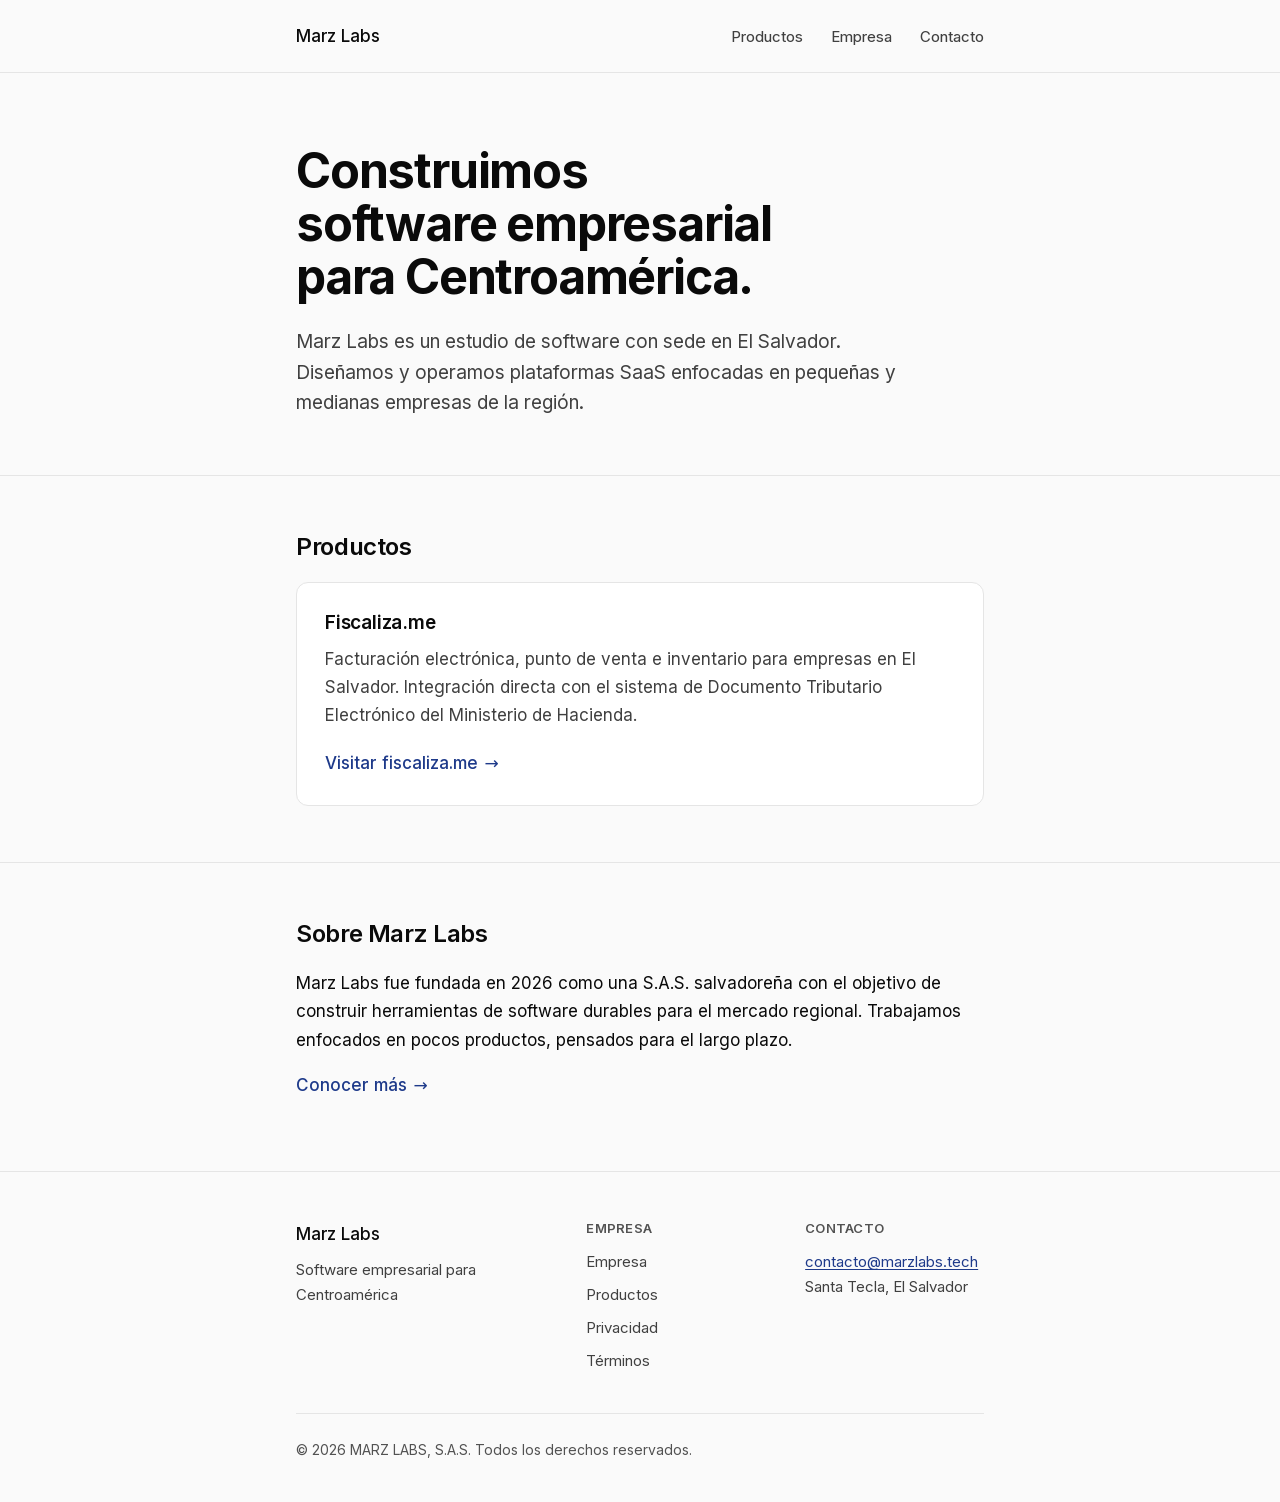
==== index.html @ fd4da70e "Initial commit: sitio corporativo marzlabs.tech Sitio institucional estático de MARZ LABS, S.A.S. — " ====
<!doctype html>
<html lang="es">
<head>
  <meta charset="utf-8">
  <meta name="viewport" content="width=device-width, initial-scale=1">
  <!-- Marca JS disponible de forma síncrona para evitar parpadeo del menú móvil. -->
  <script>document.documentElement.classList.add('js');</script>

  <title>Marz Labs — Software empresarial para Centroamérica</title>
  <meta name="description" content="Marz Labs es un estudio de software con sede en El Salvador. Construimos plataformas SaaS para pequeñas y medianas empresas en Centroamérica.">
  <link rel="canonical" href="https://marzlabs.tech/">

  <!-- Open Graph -->
  <meta property="og:type" content="website">
  <meta property="og:site_name" content="Marz Labs">
  <meta property="og:locale" content="es_ES">
  <meta property="og:title" content="Marz Labs — Software empresarial para Centroamérica">
  <meta property="og:description" content="Estudio de software con sede en El Salvador. Construimos plataformas SaaS para pequeñas y medianas empresas en Centroamérica.">
  <meta property="og:url" content="https://marzlabs.tech/">
  <meta property="og:image" content="https://marzlabs.tech/assets/og-image.png">
  <meta property="og:image:width" content="1200">
  <meta property="og:image:height" content="630">
  <meta property="og:image:alt" content="Marz Labs — Software empresarial para Centroamérica">

  <!-- Twitter -->
  <meta name="twitter:card" content="summary_large_image">
  <meta name="twitter:title" content="Marz Labs — Software empresarial para Centroamérica">
  <meta name="twitter:description" content="Estudio de software con sede en El Salvador. Construimos plataformas SaaS para pequeñas y medianas empresas en Centroamérica.">
  <meta name="twitter:image" content="https://marzlabs.tech/assets/og-image.png">

  <!-- Iconos -->
  <link rel="icon" href="/favicon.ico" sizes="32x32">
  <link rel="icon" href="/favicon.svg" type="image/svg+xml">
  <link rel="apple-touch-icon" href="/apple-touch-icon.png">

  <!-- Fuente auto-alojada -->
  <link rel="preload" href="/assets/fonts/inter-latin.woff2" as="font" type="font/woff2" crossorigin>
  <link rel="stylesheet" href="/assets/styles.css">
  <meta name="theme-color" content="#fafafa">

  <!-- Menú móvil (mejora progresiva) -->
  <script src="/assets/menu.js" defer></script>

  <!-- Datos estructurados de organización (identidad corporativa / verificación) -->
  <script type="application/ld+json">
  {
    "@context": "https://schema.org",
    "@type": "Organization",
    "name": "MARZ LABS, S.A.S.",
    "alternateName": "Marz Labs",
    "url": "https://marzlabs.tech",
    "logo": "https://marzlabs.tech/apple-touch-icon.png",
    "email": "contacto@marzlabs.tech",
    "foundingDate": "2026",
    "founder": { "@type": "Person", "name": "Mario Leonel Juárez Zúniga" },
    "address": {
      "@type": "PostalAddress",
      "addressLocality": "Santa Tecla",
      "addressRegion": "La Libertad",
      "addressCountry": "SV"
    },
    "areaServed": "Centroamérica",
    "description": "Estudio de software con sede en El Salvador. Construye y opera plataformas SaaS para pequeñas y medianas empresas de Centroamérica."
  }
  </script>
</head>
<body>
  <a class="skip-link" href="#main">Saltar al contenido</a>

  <header class="site-header">
    <div class="container">
      <a class="wordmark" href="/">Marz Labs</a>
      <button class="nav-toggle" type="button" aria-expanded="false" aria-controls="primary-nav">
        <span class="bars" aria-hidden="true"></span>
        Menú
      </button>
      <nav class="site-nav" id="primary-nav" aria-label="Navegación principal">
        <ul class="nav-list">
          <li><a href="/products.html">Productos</a></li>
          <li><a href="/company.html">Empresa</a></li>
          <li><a href="/contact.html">Contacto</a></li>
        </ul>
      </nav>
    </div>
  </header>

  <main id="main">
    <!-- Hero -->
    <section class="section section-lead">
      <div class="container">
        <h1>Construimos software empresarial para Centroamérica.</h1>
        <p class="lead">Marz Labs es un estudio de software con sede en El Salvador. Diseñamos y operamos plataformas SaaS enfocadas en pequeñas y medianas empresas de la región.</p>
      </div>
    </section>

    <!-- Productos -->
    <section class="section">
      <div class="container">
        <h2>Productos</h2>
        <ul class="card-list">
          <li class="product-card">
            <h3>Fiscaliza.me</h3>
            <p>Facturación electrónica, punto de venta e inventario para empresas en El Salvador. Integración directa con el sistema de Documento Tributario Electrónico del Ministerio de Hacienda.</p>
            <p class="card-cta">
              <a class="cta-link" href="https://fiscaliza.me" rel="noopener">Visitar fiscaliza.me</a>
            </p>
          </li>
        </ul>
      </div>
    </section>

    <!-- Sobre Marz Labs -->
    <section class="section">
      <div class="container">
        <h2>Sobre Marz Labs</h2>
        <p>Marz Labs fue fundada en 2026 como una S.A.S. salvadoreña con el objetivo de construir herramientas de software durables para el mercado regional. Trabajamos enfocados en pocos productos, pensados para el largo plazo.</p>
        <p class="card-cta">
          <a class="cta-link" href="/company.html">Conocer más</a>
        </p>
      </div>
    </section>
  </main>

  <footer class="site-footer">
    <div class="container">
      <div class="footer-grid">
        <div class="footer-col">
          <a class="wordmark" href="/">Marz Labs</a>
          <p>Software empresarial para Centroamérica</p>
        </div>
        <div class="footer-col">
          <h2>Empresa</h2>
          <ul class="footer-links">
            <li><a href="/company.html">Empresa</a></li>
            <li><a href="/products.html">Productos</a></li>
            <li><a href="/privacy.html">Privacidad</a></li>
            <li><a href="/terms.html">Términos</a></li>
          </ul>
        </div>
        <div class="footer-col">
          <h2>Contacto</h2>
          <address>
            <a href="mailto:contacto@marzlabs.tech">contacto@marzlabs.tech</a><br>
            Santa Tecla, El Salvador
          </address>
        </div>
      </div>
      <p class="footer-bottom">© 2026 MARZ LABS, S.A.S. Todos los derechos reservados.</p>
    </div>
  </footer>
</body>
</html>
---- assets/styles.css ----
/* ==========================================================================
   Marz Labs — Hoja de estilos del sitio corporativo
   Plain CSS, sin frameworks ni dependencias en runtime.
   Diseño minimalista: columna centrada, mucho espacio en blanco, mobile-first.
   ========================================================================== */

/* ---- Tipografía: Inter auto-alojada (subconjunto latin, peso variable) ---- */
@font-face {
  font-family: "Inter";
  font-style: normal;
  font-weight: 400 700;          /* eje variable */
  font-display: swap;
  src: url("/assets/fonts/inter-latin.woff2") format("woff2");
}

/* ---- Tokens de diseño ---- */
:root {
  /* Color — paleta minimalista, un único acento (azul medianoche). */
  --bg:           #fafafa;       /* fondo off-white */
  --surface:      #ffffff;       /* tarjetas y superficies elevadas */
  --ink:          #0a0a0a;       /* texto principal (casi negro) */
  --ink-soft:     #404040;       /* texto secundario */
  --ink-muted:    #525252;       /* texto terciario / metadatos (AA sobre --bg) */
  --line:         #e5e5e5;       /* bordes sutiles */
  --line-strong:  #d4d4d4;       /* bordes con más presencia */
  --accent:       #1e3a8a;       /* azul medianoche */
  --accent-strong:#172554;       /* acento en hover / estados activos */

  /* Tipografía */
  --font-sans: "Inter", system-ui, -apple-system, "Segoe UI", Roboto,
               Helvetica, Arial, sans-serif;
  --font-mono: ui-monospace, "SF Mono", "JetBrains Mono", Menlo, Consolas,
               monospace;

  /* Medidas */
  --measure: 46rem;              /* ancho máx. de la columna de contenido (~736px) */
  --pad-x: 1.5rem;               /* padding horizontal en mobile */
}

/* ---- Reset moderno y mínimo ---- */
*,
*::before,
*::after { box-sizing: border-box; }

html {
  -webkit-text-size-adjust: 100%;
  text-size-adjust: 100%;
}

body,
h1, h2, h3, p, ul, ol, figure, table, blockquote { margin: 0; }

body {
  font-family: var(--font-sans);
  font-size: 1.0625rem;          /* 17px base */
  line-height: 1.65;
  color: var(--ink);
  background-color: var(--bg);
  -webkit-font-smoothing: antialiased;
  text-rendering: optimizeLegibility;
}

img,
svg { display: block; max-width: 100%; height: auto; }

/* ---- Enlaces ---- */
a {
  color: var(--accent);
  text-decoration: underline;
  text-decoration-thickness: 1px;
  text-underline-offset: 2px;
  transition: color 0.15s ease;
}
a:hover { color: var(--accent-strong); }

/* Foco visible y coherente para accesibilidad por teclado. */
:focus-visible {
  outline: 2px solid var(--accent);
  outline-offset: 2px;
  border-radius: 2px;
}

/* ---- Utilidades ---- */
.container {
  width: 100%;
  max-width: var(--measure);
  margin-inline: auto;
  padding-inline: var(--pad-x);
}

/* Enlace para saltar al contenido (visible solo al enfocar con teclado). */
.skip-link {
  position: absolute;
  left: 50%;
  transform: translateX(-50%);
  top: -3rem;
  z-index: 100;
  background: var(--ink);
  color: #fff;
  padding: 0.5rem 1rem;
  border-radius: 0 0 6px 6px;
  text-decoration: none;
  transition: top 0.15s ease;
}
.skip-link:focus { top: 0; color: #fff; }

.visually-hidden {
  position: absolute;
  width: 1px; height: 1px;
  padding: 0; margin: -1px;
  overflow: hidden;
  clip: rect(0 0 0 0);
  white-space: nowrap;
  border: 0;
}

/* ==========================================================================
   Encabezado
   ========================================================================== */
.site-header {
  border-bottom: 1px solid var(--line);
  background: var(--bg);
}
.site-header .container {
  display: flex;
  align-items: center;
  justify-content: space-between;
  gap: 1rem;
  min-height: 4.5rem;
}

.wordmark {
  font-size: 1.0625rem;
  font-weight: 500;
  letter-spacing: -0.01em;
  color: var(--ink);
  text-decoration: none;
  white-space: nowrap;
}
.wordmark:hover { color: var(--ink); }

/* Navegación */
.site-nav { display: flex; }
.nav-list {
  display: flex;
  align-items: center;
  gap: 1.75rem;
  list-style: none;
  padding: 0;
  margin: 0;
}
.nav-list a {
  color: var(--ink-soft);
  text-decoration: none;
  font-size: 0.9375rem;
  font-weight: 450;
}
.nav-list a:hover,
.nav-list a[aria-current="page"] { color: var(--ink); }
.nav-list a[aria-current="page"] { font-weight: 550; }

/* Botón de menú (hamburguesa) — oculto en desktop, visible en mobile vía JS. */
.nav-toggle {
  display: none;
  align-items: center;
  gap: 0.5rem;
  background: none;
  border: 1px solid var(--line-strong);
  border-radius: 6px;
  padding: 0.4rem 0.6rem;
  color: var(--ink);
  font: inherit;
  font-size: 0.875rem;
  cursor: pointer;
}
.nav-toggle .bars {
  position: relative;
  width: 18px; height: 2px;
  background: currentColor;
  display: inline-block;
}
.nav-toggle .bars::before,
.nav-toggle .bars::after {
  content: "";
  position: absolute;
  left: 0; width: 18px; height: 2px;
  background: currentColor;
}
.nav-toggle .bars::before { top: -6px; }
.nav-toggle .bars::after  { top: 6px; }

/* ==========================================================================
   Contenido principal
   ========================================================================== */
main { display: block; }

.section { padding-block: 3.5rem; }
.section + .section { border-top: 1px solid var(--line); }

/* La primera sección (hero / encabezado de página) respira más arriba. */
.section-lead { padding-top: 4.5rem; padding-bottom: 3.5rem; }

/* Tipografía de contenido */
h1 {
  font-size: clamp(2rem, 5vw + 1rem, 3rem);
  line-height: 1.1;
  font-weight: 700;
  letter-spacing: -0.025em;
  color: var(--ink);
  text-wrap: balance;
}
h2 {
  font-size: 1.5rem;
  line-height: 1.25;
  font-weight: 600;
  letter-spacing: -0.015em;
  margin-bottom: 1.25rem;
}
h3 {
  font-size: 1.1875rem;
  line-height: 1.3;
  font-weight: 600;
  letter-spacing: -0.01em;
}

p { margin-bottom: 1.1rem; }
p:last-child { margin-bottom: 0; }

/* Párrafo introductorio bajo un h1. */
.lead {
  font-size: 1.1875rem;
  line-height: 1.6;
  color: var(--ink-soft);
  max-width: 38rem;
  margin-top: 1.5rem;
}

/* Etiqueta pequeña sobre los títulos de sección (eyebrow). */
.eyebrow {
  font-family: var(--font-mono);
  font-size: 0.75rem;
  font-weight: 500;
  letter-spacing: 0.08em;
  text-transform: uppercase;
  color: var(--ink-muted);
  margin-bottom: 0.875rem;
}

/* Bloque de prosa (páginas legales y de texto largo). */
.prose p,
.prose ul,
.prose ol { color: var(--ink-soft); }
.prose h2 { margin-top: 2.5rem; color: var(--ink); }
.prose h2:first-child { margin-top: 0; }
.prose h3 { margin-top: 1.75rem; margin-bottom: 0.5rem; color: var(--ink); }
.prose ul,
.prose ol { padding-left: 1.25rem; margin-bottom: 1.1rem; }
.prose li { margin-bottom: 0.4rem; }
.prose a { font-weight: 500; }

/* ---- Enlace de llamada a la acción con flecha ---- */
.cta-link {
  display: inline-flex;
  align-items: baseline;
  gap: 0.4rem;
  font-weight: 500;
  text-decoration: none;
  color: var(--accent);
}
.cta-link::after {
  content: "\2192";              /* → */
  transition: transform 0.15s ease;
}
.cta-link:hover { color: var(--accent-strong); }
.cta-link:hover::after { transform: translateX(3px); }

/* ==========================================================================
   Tarjetas de producto
   ========================================================================== */
.card-list {
  list-style: none;
  padding: 0;
  margin: 0;
  display: grid;
  gap: 1.25rem;
}
.product-card {
  background: var(--surface);
  border: 1px solid var(--line);
  border-radius: 12px;
  padding: 1.75rem;
}
.product-card h3 { margin-bottom: 0.625rem; }
.product-card p { color: var(--ink-soft); }
.product-card .card-cta { margin-top: 1.25rem; }

/* Lista de stack técnico (etiquetas monoespaciadas discretas). */
.tech-list {
  list-style: none;
  display: flex;
  flex-wrap: wrap;
  gap: 0.5rem;
  padding: 0;
  margin: 1.25rem 0 0;
}
.tech-list li {
  font-family: var(--font-mono);
  font-size: 0.75rem;
  color: var(--ink-muted);
  background: var(--bg);
  border: 1px solid var(--line);
  border-radius: 5px;
  padding: 0.2rem 0.55rem;
}

/* ==========================================================================
   Tabla de datos corporativos
   ========================================================================== */
.data-table {
  width: 100%;
  border-collapse: collapse;
  font-variant-numeric: tabular-nums;
  margin-top: 0.5rem;
}
.data-table th,
.data-table td {
  text-align: left;
  vertical-align: top;
  padding: 0.75rem 0;
  border-bottom: 1px solid var(--line);
}
.data-table th {
  font-weight: 500;
  color: var(--ink-muted);
  width: 12rem;
  padding-right: 1.5rem;
}
.data-table td { color: var(--ink); }
.data-table tr:last-child th,
.data-table tr:last-child td { border-bottom: none; }

/* ==========================================================================
   Bloques de contacto / direcciones
   ========================================================================== */
.contact-group { margin-bottom: 2rem; }
.contact-group:last-child { margin-bottom: 0; }
.contact-group h2 { font-size: 1.125rem; margin-bottom: 0.5rem; }
.contact-group address {
  font-style: normal;
  color: var(--ink-soft);
  line-height: 1.7;
}

/* ==========================================================================
   Pie de página
   ========================================================================== */
.site-footer {
  border-top: 1px solid var(--line);
  margin-top: 1rem;
  padding-block: 3rem 2.5rem;
  font-size: 0.9375rem;
}
.footer-grid {
  display: grid;
  grid-template-columns: 1.4fr 1fr 1fr;
  gap: 2.5rem;
}
.footer-col h2 {
  font-size: 0.8125rem;
  font-weight: 600;
  letter-spacing: 0.02em;
  text-transform: uppercase;
  color: var(--ink-muted);
  margin-bottom: 0.875rem;
}
.footer-col .wordmark { display: inline-block; margin-bottom: 0.625rem; }
.footer-col p { color: var(--ink-soft); margin-bottom: 0.25rem; }
.footer-links {
  list-style: none;
  padding: 0; margin: 0;
  display: grid;
  gap: 0.5rem;
}
.footer-links a {
  color: var(--ink-soft);
  text-decoration: none;
}
.footer-links a:hover { color: var(--ink); }
.footer-col address {
  font-style: normal;
  color: var(--ink-soft);
}
.footer-bottom {
  margin-top: 2.5rem;
  padding-top: 1.5rem;
  border-top: 1px solid var(--line);
  color: var(--ink-muted);
  font-size: 0.875rem;
}

/* ==========================================================================
   Responsive
   ========================================================================== */
@media (max-width: 40rem) {
  /* Con JS activo, la navegación se colapsa tras el botón hamburguesa. */
  .js .nav-toggle { display: inline-flex; }
  .js .site-nav {
    display: none;
    position: absolute;
    left: 0; right: 0;
    top: 4.5rem;
    background: var(--bg);
    border-bottom: 1px solid var(--line);
    padding: 0.5rem var(--pad-x) 1rem;
    z-index: 50;
  }
  .js .site-header { position: relative; }
  .js .site-nav.is-open { display: block; }
  .js .nav-list {
    flex-direction: column;
    align-items: flex-start;
    gap: 0;
  }
  .js .nav-list li { width: 100%; }
  .js .nav-list a {
    display: block;
    width: 100%;
    padding: 0.75rem 0;
    border-bottom: 1px solid var(--line);
    font-size: 1rem;
  }
  .js .nav-list li:last-child a { border-bottom: none; }

  .footer-grid { grid-template-columns: 1fr; gap: 2rem; }
  .data-table th { width: 9rem; padding-right: 1rem; }
  .section { padding-block: 2.75rem; }
  .section-lead { padding-top: 3rem; padding-bottom: 2.5rem; }
}

/* Sin JS: la navegación siempre es visible (sin hamburguesa). */
@media (max-width: 26rem) {
  :root { --pad-x: 1.25rem; }
}

/* Respeta la preferencia de movimiento reducido. */
@media (prefers-reduced-motion: reduce) {
  *,
  *::before,
  *::after {
    transition-duration: 0.01ms !important;
    animation-duration: 0.01ms !important;
  }
}
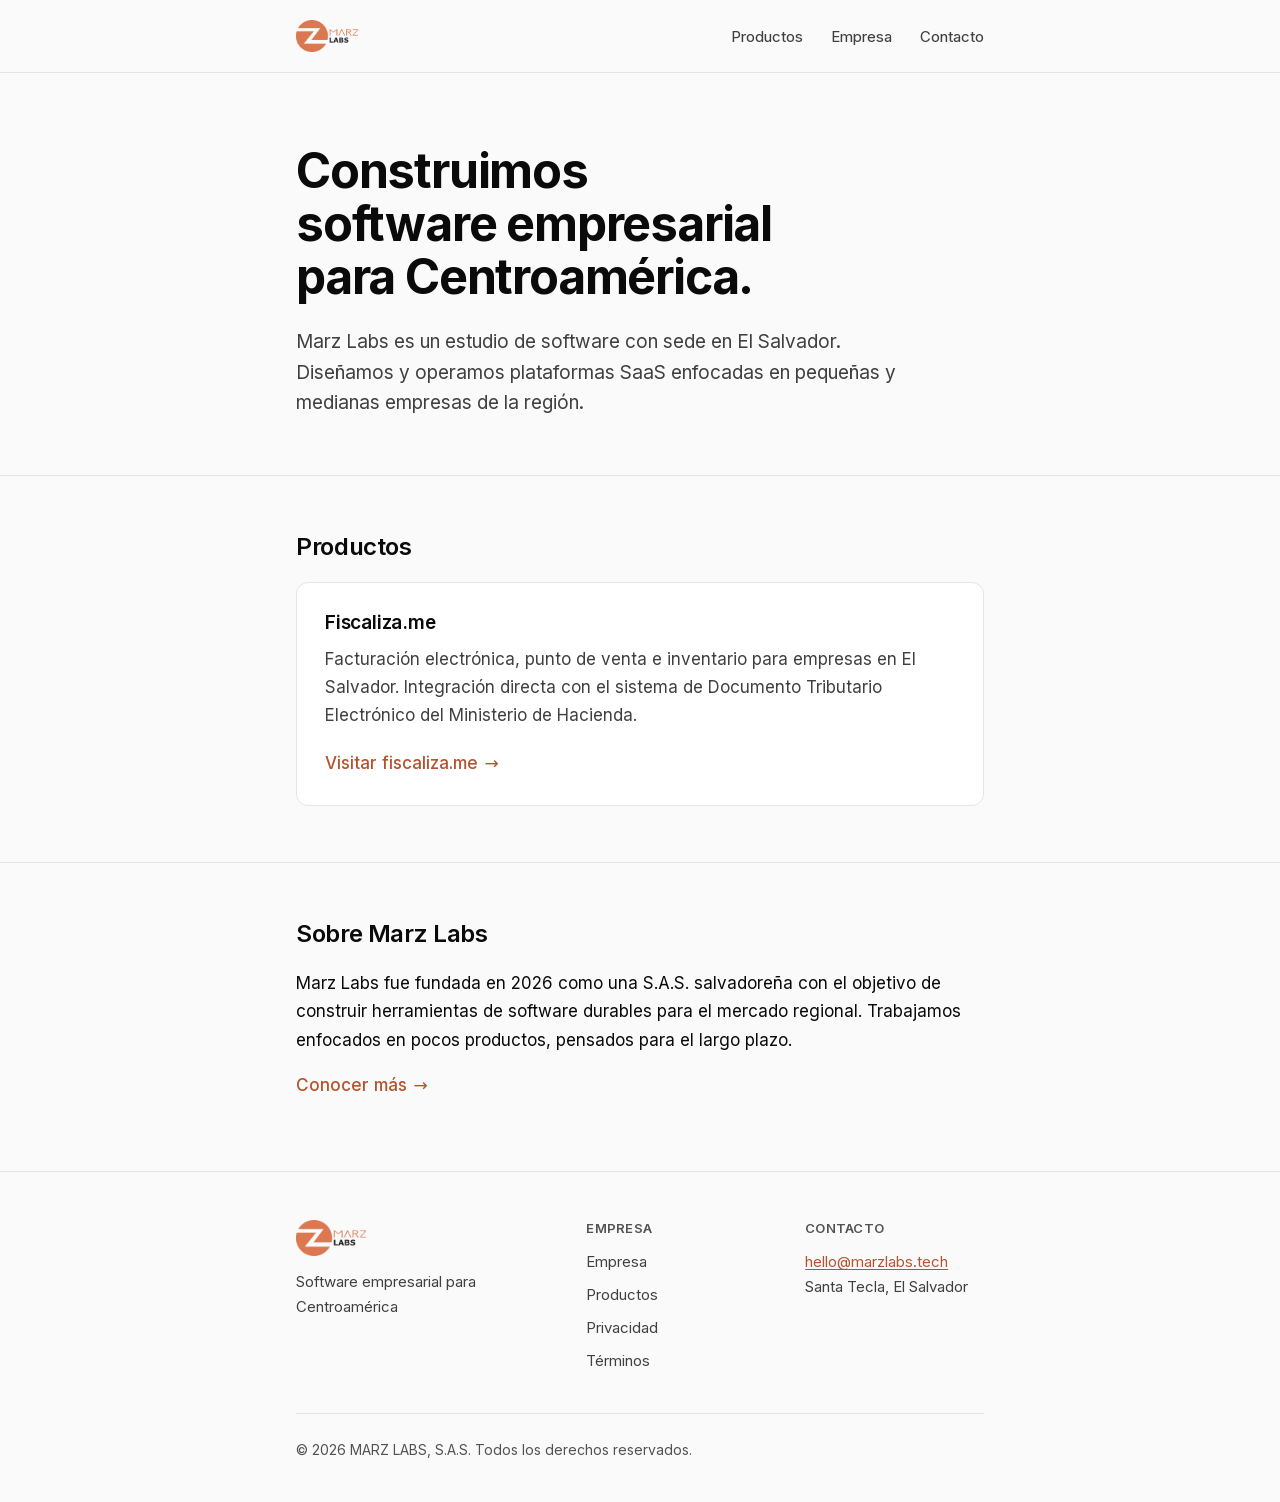
==== commit 3cc7afa2: "Integrar logo de marca, alinear paleta y actualizar datos corporativos - Logo horizontal (assets/log" ====
--- a/index.html
+++ b/index.html
@@ -30,7 +30,6 @@
 
   <!-- Iconos -->
   <link rel="icon" href="/favicon.ico" sizes="32x32">
-  <link rel="icon" href="/favicon.svg" type="image/svg+xml">
   <link rel="apple-touch-icon" href="/apple-touch-icon.png">
 
   <!-- Fuente auto-alojada -->
@@ -50,7 +49,8 @@
     "alternateName": "Marz Labs",
     "url": "https://marzlabs.tech",
     "logo": "https://marzlabs.tech/apple-touch-icon.png",
-    "email": "contacto@marzlabs.tech",
+    "email": "hello@marzlabs.tech",
+    "duns": "816056994",
     "foundingDate": "2026",
     "founder": { "@type": "Person", "name": "Mario Leonel Juárez Zúniga" },
     "address": {
@@ -69,7 +69,7 @@
 
   <header class="site-header">
     <div class="container">
-      <a class="wordmark" href="/">Marz Labs</a>
+      <a class="brand" href="/"><img src="/assets/logo.png" alt="Marz Labs" width="698" height="360"></a>
       <button class="nav-toggle" type="button" aria-expanded="false" aria-controls="primary-nav">
         <span class="bars" aria-hidden="true"></span>
         Menú
@@ -125,7 +125,7 @@
     <div class="container">
       <div class="footer-grid">
         <div class="footer-col">
-          <a class="wordmark" href="/">Marz Labs</a>
+          <a class="brand" href="/"><img src="/assets/logo.png" alt="Marz Labs" width="698" height="360"></a>
           <p>Software empresarial para Centroamérica</p>
         </div>
         <div class="footer-col">
@@ -140,7 +140,7 @@
         <div class="footer-col">
           <h2>Contacto</h2>
           <address>
-            <a href="mailto:contacto@marzlabs.tech">contacto@marzlabs.tech</a><br>
+            <a href="mailto:hello@marzlabs.tech">hello@marzlabs.tech</a><br>
             Santa Tecla, El Salvador
           </address>
         </div>
--- a/assets/styles.css
+++ b/assets/styles.css
@@ -23,8 +23,9 @@
   --ink-muted:    #525252;       /* texto terciario / metadatos (AA sobre --bg) */
   --line:         #e5e5e5;       /* bordes sutiles */
   --line-strong:  #d4d4d4;       /* bordes con más presencia */
-  --accent:       #1e3a8a;       /* azul medianoche */
-  --accent-strong:#172554;       /* acento en hover / estados activos */
+  --accent:        #db7851;      /* terracota de marca (logo); solo gráficos/decorativo */
+  --accent-ink:    #b5532f;      /* terracota accesible para texto y enlaces (AA sobre --bg) */
+  --accent-strong: #8f3f22;      /* acento en hover / estados activos */
 
   /* Tipografía */
   --font-sans: "Inter", system-ui, -apple-system, "Segoe UI", Roboto,
@@ -65,7 +66,7 @@
 
 /* ---- Enlaces ---- */
 a {
-  color: var(--accent);
+  color: var(--accent-ink);
   text-decoration: underline;
   text-decoration-thickness: 1px;
   text-underline-offset: 2px;
@@ -75,7 +76,7 @@
 
 /* Foco visible y coherente para accesibilidad por teclado. */
 :focus-visible {
-  outline: 2px solid var(--accent);
+  outline: 2px solid var(--accent-ink);
   outline-offset: 2px;
   border-radius: 2px;
 }
@@ -129,15 +130,16 @@
   min-height: 4.5rem;
 }
 
-.wordmark {
-  font-size: 1.0625rem;
-  font-weight: 500;
-  letter-spacing: -0.01em;
-  color: var(--ink);
+.brand {
+  display: inline-flex;
+  align-items: center;
   text-decoration: none;
-  white-space: nowrap;
-}
-.wordmark:hover { color: var(--ink); }
+}
+.brand img {
+  display: block;
+  height: 2rem;            /* 32px */
+  width: auto;
+}
 
 /* Navegación */
 .site-nav { display: flex; }
@@ -265,7 +267,7 @@
   gap: 0.4rem;
   font-weight: 500;
   text-decoration: none;
-  color: var(--accent);
+  color: var(--accent-ink);
 }
 .cta-link::after {
   content: "\2192";              /* → */
@@ -373,7 +375,8 @@
   color: var(--ink-muted);
   margin-bottom: 0.875rem;
 }
-.footer-col .wordmark { display: inline-block; margin-bottom: 0.625rem; }
+.footer-col .brand { display: inline-flex; margin-bottom: 0.875rem; }
+.footer-col .brand img { height: 2.25rem; }   /* 36px */
 .footer-col p { color: var(--ink-soft); margin-bottom: 0.25rem; }
 .footer-links {
   list-style: none;
@@ -431,6 +434,7 @@
   }
   .js .nav-list li:last-child a { border-bottom: none; }
 
+  .site-header .brand img { height: 1.875rem; }   /* 30px */
   .footer-grid { grid-template-columns: 1fr; gap: 2rem; }
   .data-table th { width: 9rem; padding-right: 1rem; }
   .section { padding-block: 2.75rem; }
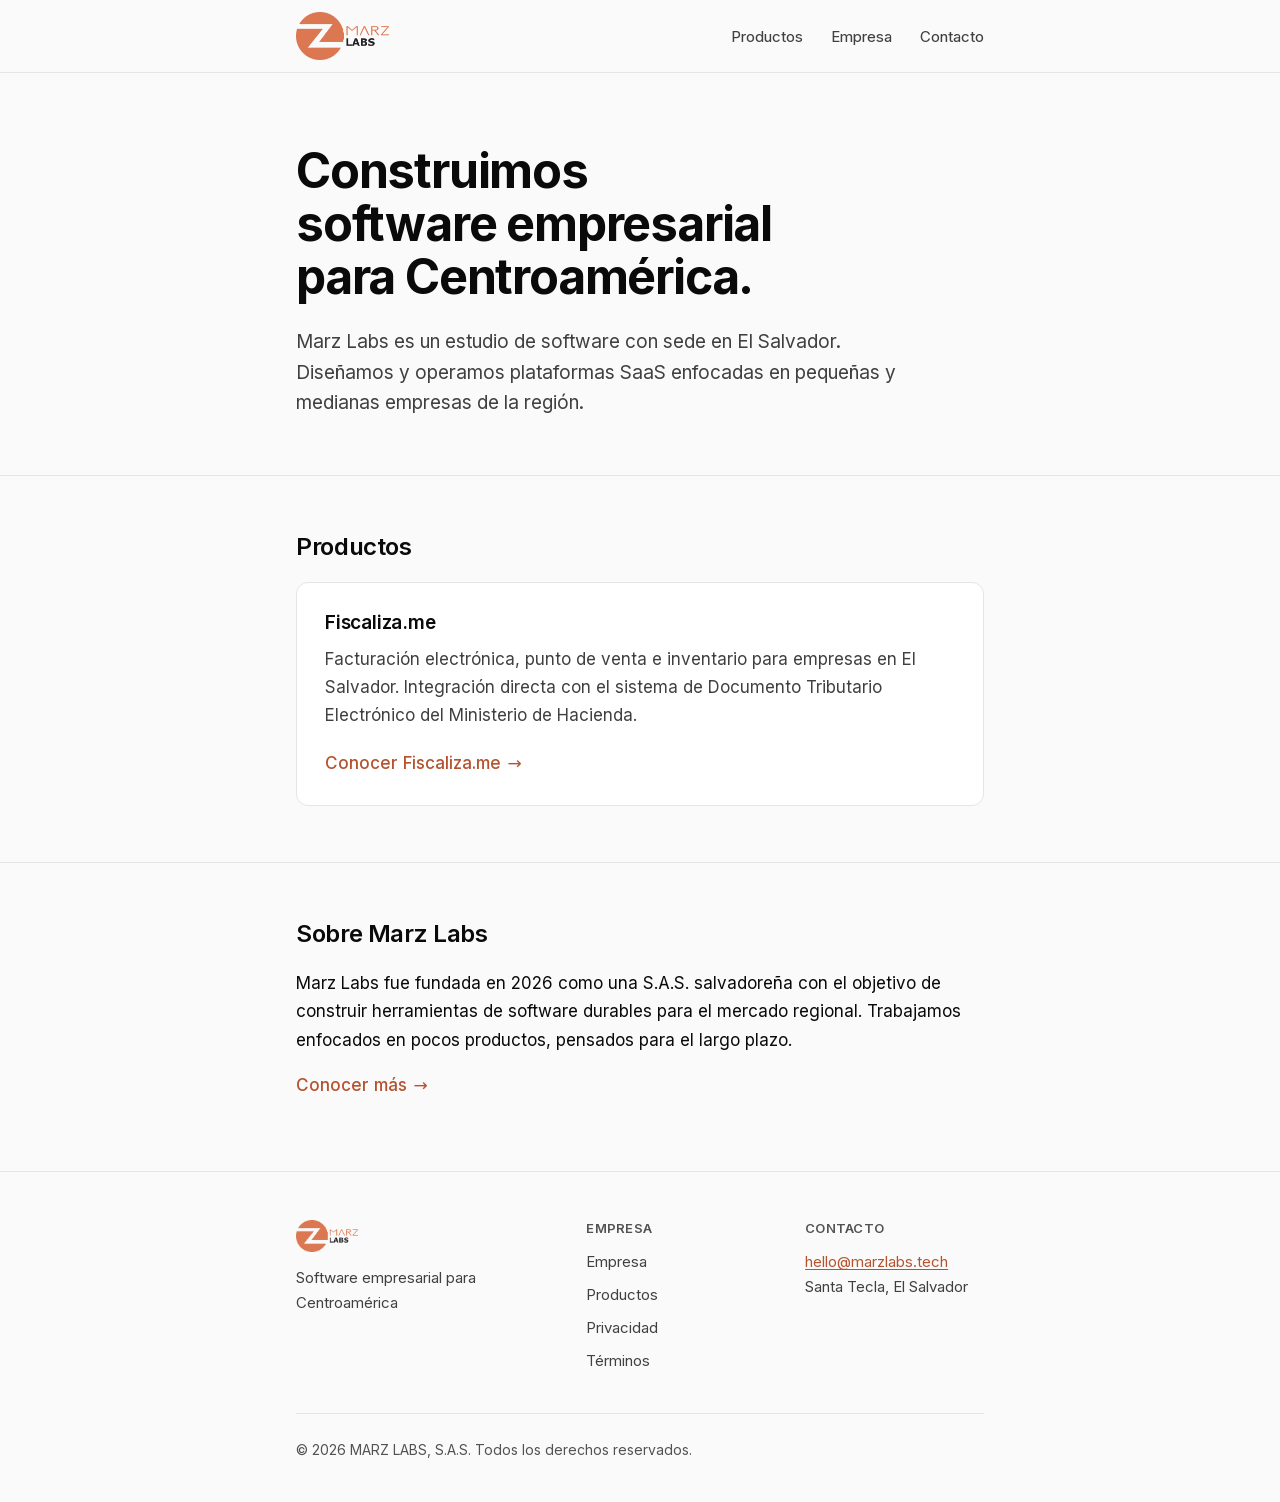
==== commit 3dd95345: "feat(products): Crear página propia de Fiscaliza.me Mueve el detalle de funcionalidades a /fiscaliza" ====
--- a/index.html
+++ b/index.html
@@ -102,7 +102,7 @@
             <h3>Fiscaliza.me</h3>
             <p>Facturación electrónica, punto de venta e inventario para empresas en El Salvador. Integración directa con el sistema de Documento Tributario Electrónico del Ministerio de Hacienda.</p>
             <p class="card-cta">
-              <a class="cta-link" href="https://fiscaliza.me" rel="noopener">Visitar fiscaliza.me</a>
+              <a class="cta-link" href="/fiscaliza.html">Conocer Fiscaliza.me</a>
             </p>
           </li>
         </ul>
--- a/assets/styles.css
+++ b/assets/styles.css
@@ -137,7 +137,7 @@
 }
 .brand img {
   display: block;
-  height: 2rem;            /* 32px */
+  height: 3rem;            /* 48px */
   width: auto;
 }
 
@@ -276,6 +276,55 @@
 .cta-link:hover { color: var(--accent-strong); }
 .cta-link:hover::after { transform: translateX(3px); }
 
+/* ---- Enlace con aspecto de botón (llamada a la acción principal) ---- */
+.button {
+  display: inline-flex;
+  align-items: center;
+  padding: 0.7rem 1.25rem;
+  border-radius: 8px;
+  background: var(--ink);
+  color: #fff;
+  font-weight: 500;
+  line-height: 1.3;
+  text-decoration: none;
+  transition: background-color 0.15s ease;
+}
+.button:hover {
+  background: var(--accent-strong);
+  color: #fff;
+}
+
+/* Fila de acciones (botón + enlaces secundarios). */
+.product-actions {
+  display: flex;
+  flex-wrap: wrap;
+  align-items: center;
+  gap: 1.25rem;
+  margin-top: 1.75rem;
+}
+
+/* ---- Miga de pan (ruta de navegación sobre el h1) ---- */
+.breadcrumb {
+  font-size: 0.875rem;
+  color: var(--ink-muted);
+  margin-bottom: 1rem;
+}
+.breadcrumb ol {
+  list-style: none;
+  padding: 0;
+  margin: 0;
+  display: flex;
+  flex-wrap: wrap;
+  gap: 0.5rem;
+}
+/* Separador decorativo; el texto alternativo vacío lo oculta a lectores de pantalla. */
+.breadcrumb li + li::before {
+  content: "/";
+  content: "/" / "";
+  margin-right: 0.5rem;
+  color: var(--line-strong);
+}
+
 /* ==========================================================================
    Tarjetas de producto
    ========================================================================== */
@@ -292,6 +341,7 @@
   border-radius: 12px;
   padding: 1.75rem;
 }
+.product-card h2,
 .product-card h3 { margin-bottom: 0.625rem; }
 .product-card p { color: var(--ink-soft); }
 .product-card .card-cta { margin-top: 1.25rem; }
@@ -315,6 +365,49 @@
   padding: 0.2rem 0.55rem;
 }
 
+/* Grupos de características del producto (lista detallada). */
+.feature-groups {
+  display: grid;
+  gap: 1.75rem;
+  margin-top: 1.75rem;
+  padding-top: 1.75rem;
+  border-top: 1px solid var(--line);
+}
+/* Variante sin separador superior, para grupos que van directo en una sección. */
+.feature-groups--flush {
+  margin-top: 0;
+  padding-top: 0;
+  border-top: 0;
+}
+.feature-group h3 { margin-bottom: 0.5rem; }
+.feature-group > p { color: var(--ink-soft); margin-bottom: 0.625rem; }
+
+.feature-list {
+  list-style: none;
+  padding: 0;
+  margin: 0;
+  display: grid;
+  gap: 0.45rem;
+}
+.feature-list li {
+  position: relative;
+  padding-left: 1.15rem;
+  color: var(--ink-soft);
+  font-size: 0.9375rem;
+  line-height: 1.55;
+}
+/* Viñeta de acento terracota (decorativa). */
+.feature-list li::before {
+  content: "";
+  position: absolute;
+  left: 0;
+  top: 0.62em;
+  width: 5px;
+  height: 5px;
+  border-radius: 50%;
+  background: var(--accent);
+}
+
 /* ==========================================================================
    Tabla de datos corporativos
    ========================================================================== */
@@ -376,7 +469,7 @@
   margin-bottom: 0.875rem;
 }
 .footer-col .brand { display: inline-flex; margin-bottom: 0.875rem; }
-.footer-col .brand img { height: 2.25rem; }   /* 36px */
+.footer-col .brand img { height: 2rem; }   /* 32px */
 .footer-col p { color: var(--ink-soft); margin-bottom: 0.25rem; }
 .footer-links {
   list-style: none;
@@ -434,7 +527,7 @@
   }
   .js .nav-list li:last-child a { border-bottom: none; }
 
-  .site-header .brand img { height: 1.875rem; }   /* 30px */
+  .site-header .brand img { height: 2.5rem; }   /* 40px */
   .footer-grid { grid-template-columns: 1fr; gap: 2rem; }
   .data-table th { width: 9rem; padding-right: 1rem; }
   .section { padding-block: 2.75rem; }
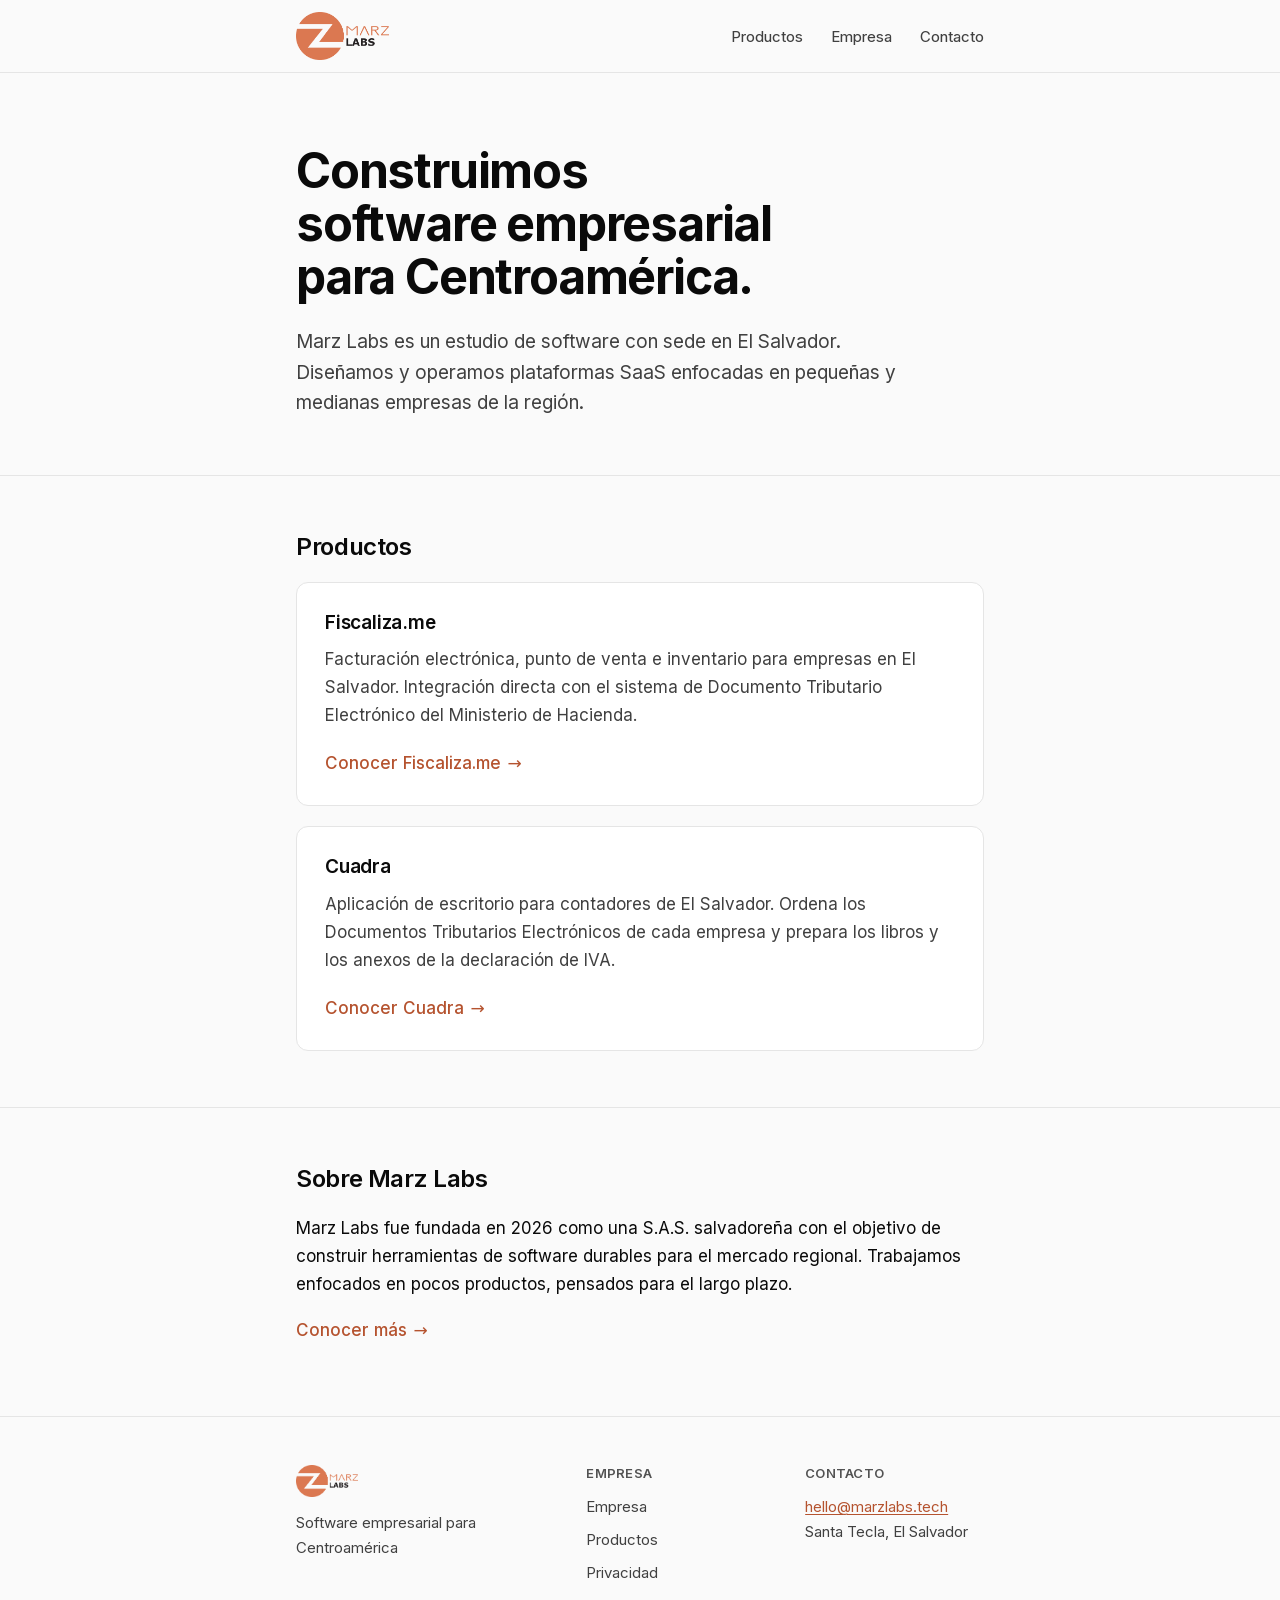
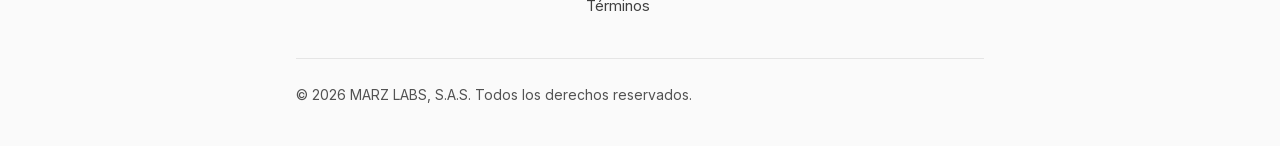
==== commit 3d177908: "feat(products): Agregar página de producto de Cuadra Página /cuadra.html con funcionalidades, precio" ====
--- a/index.html
+++ b/index.html
@@ -105,6 +105,13 @@
               <a class="cta-link" href="/fiscaliza.html">Conocer Fiscaliza.me</a>
             </p>
           </li>
+          <li class="product-card">
+            <h3>Cuadra</h3>
+            <p>Aplicación de escritorio para contadores de El Salvador. Ordena los Documentos Tributarios Electrónicos de cada empresa y prepara los libros y los anexos de la declaración de IVA.</p>
+            <p class="card-cta">
+              <a class="cta-link" href="/cuadra.html">Conocer Cuadra</a>
+            </p>
+          </li>
         </ul>
       </div>
     </section>
--- a/assets/styles.css
+++ b/assets/styles.css
@@ -433,6 +433,11 @@
 .data-table td { color: var(--ink); }
 .data-table tr:last-child th,
 .data-table tr:last-child td { border-bottom: none; }
+
+/* La tabla y la lista de características no traen margen inferior: separa el
+   bloque que las sigue (p. ej. tabla → lista → nota en la sección de precios). */
+.data-table + *,
+.feature-list + * { margin-top: 1.25rem; }
 
 /* ==========================================================================
    Bloques de contacto / direcciones
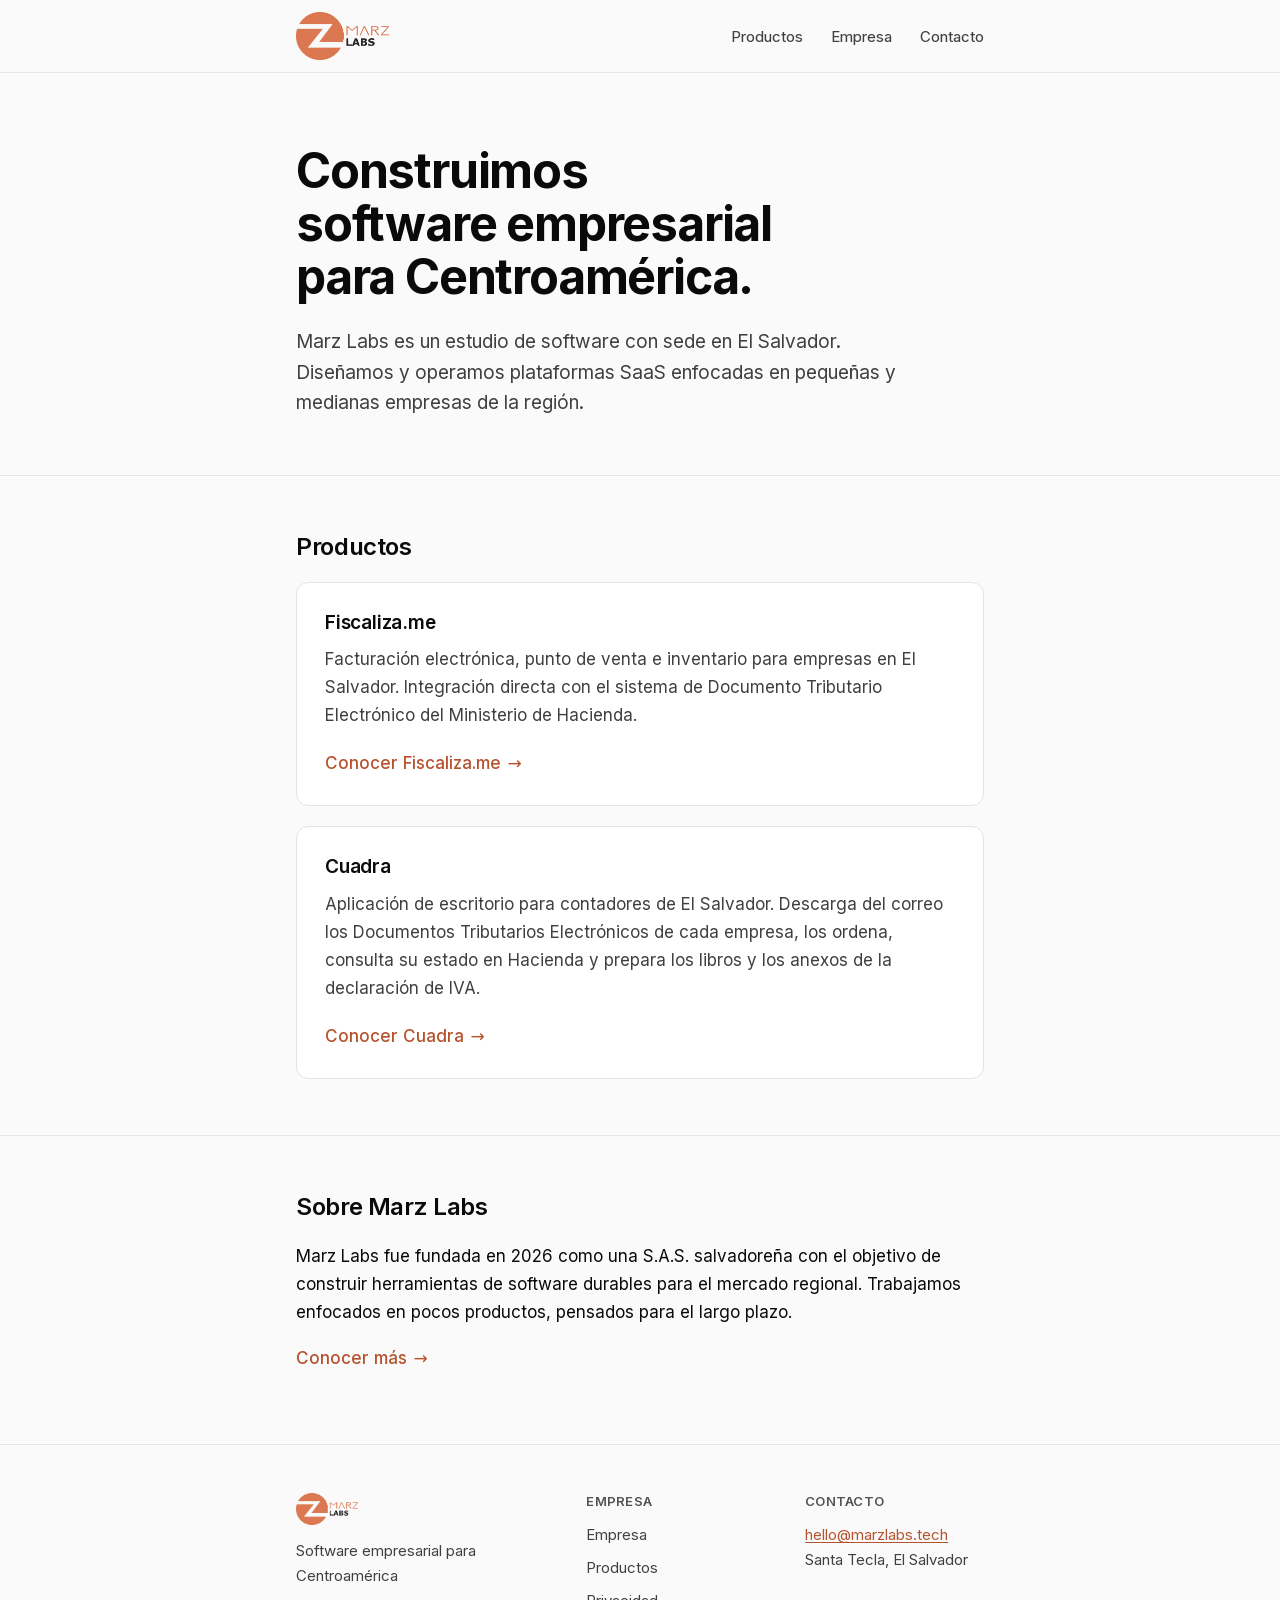
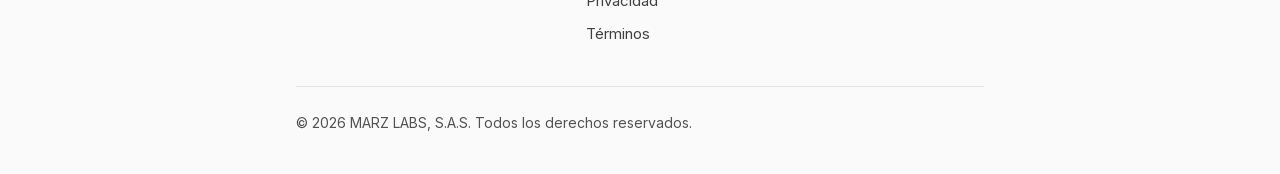
==== commit 71ef1431: "feat(products): Cuadra con sus cuatro herramientas La página de Cuadra y sus tarjetas describían la " ====
--- a/index.html
+++ b/index.html
@@ -107,7 +107,7 @@
           </li>
           <li class="product-card">
             <h3>Cuadra</h3>
-            <p>Aplicación de escritorio para contadores de El Salvador. Ordena los Documentos Tributarios Electrónicos de cada empresa y prepara los libros y los anexos de la declaración de IVA.</p>
+            <p>Aplicación de escritorio para contadores de El Salvador. Descarga del correo los Documentos Tributarios Electrónicos de cada empresa, los ordena, consulta su estado en Hacienda y prepara los libros y los anexos de la declaración de IVA.</p>
             <p class="card-cta">
               <a class="cta-link" href="/cuadra.html">Conocer Cuadra</a>
             </p>
